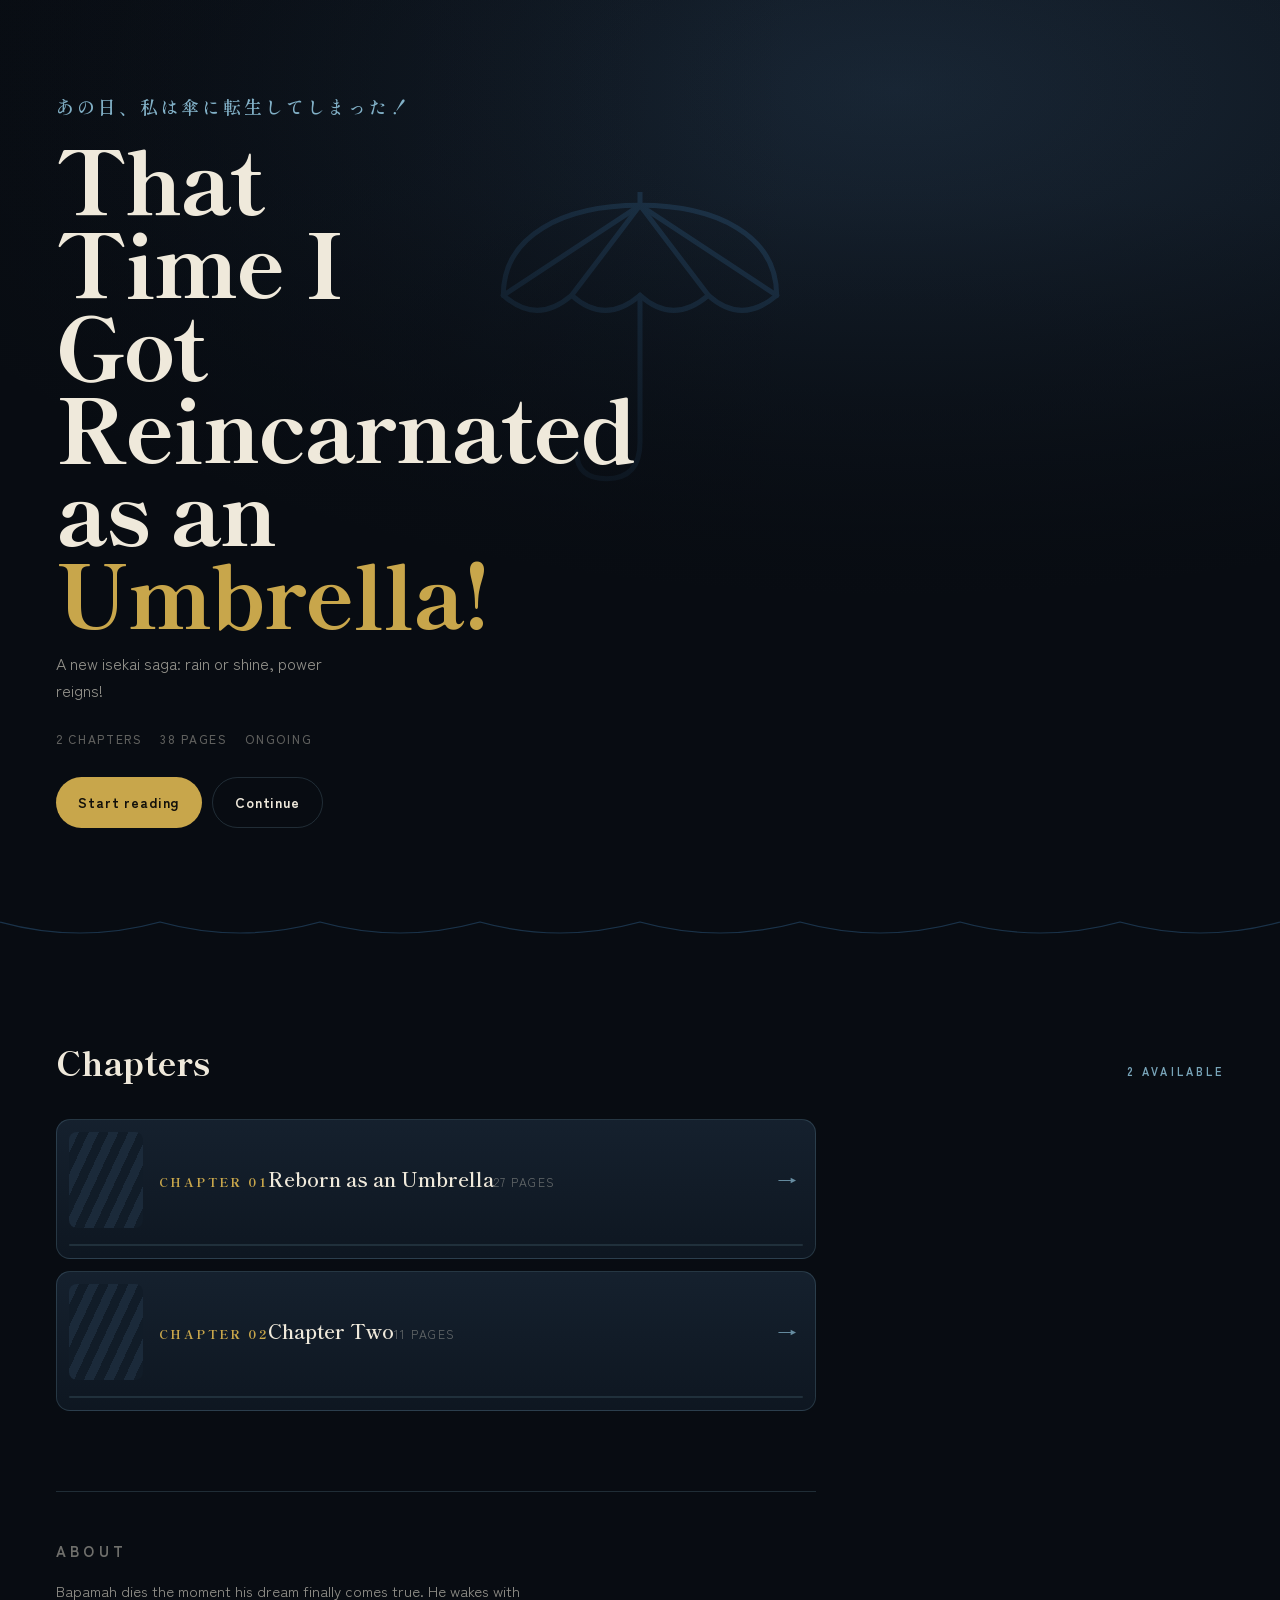
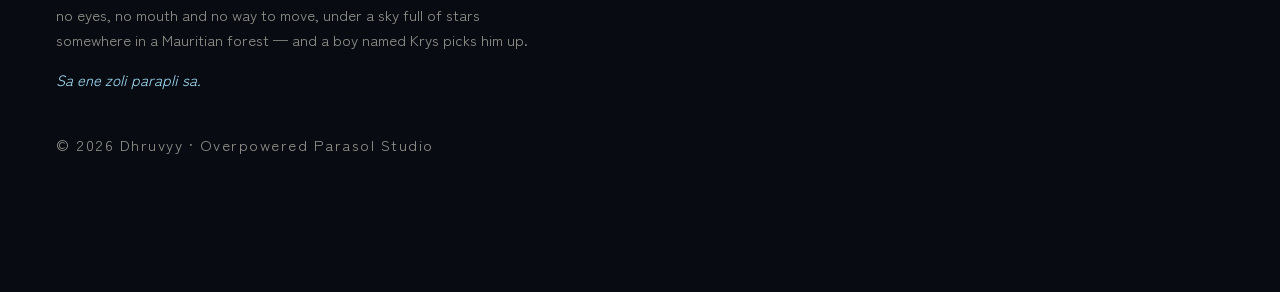
==== index.html @ a6136ac3 "Fix chapter progress bars updating during reading and improve page tracking" ====
<!DOCTYPE html>
<html lang="en">
<head>
<meta charset="utf-8">
<meta name="viewport" content="width=device-width, initial-scale=1, viewport-fit=cover">
<title>That Time I Got Reincarnated as an Umbrella!</title>
<meta name="description" content="An isekai manga. A man dies, wakes up as an umbrella in a Mauritian forest, and meets a boy named Krys.">
<meta name="theme-color" content="#080C12">
<meta property="og:title" content="That Time I Got Reincarnated as an Umbrella!">
<meta property="og:description" content="Rain or shine, power reigns. Read chapter 1.">
<meta property="og:image" content="pages/cover.jpg">
<link rel="preconnect" href="https://fonts.googleapis.com">
<link rel="preconnect" href="https://fonts.gstatic.com" crossorigin>
<link href="https://fonts.googleapis.com/css2?family=Shippori+Mincho+B1:wght@600;800&family=Zen+Kaku+Gothic+New:wght@400;500;700&display=swap" rel="stylesheet">
<style>
/* ============================================================
   1. TOKENS  — palette pulled from the cover: storm water,
   parasol blue, rain glint, gold title foil, aged poster paper
   ============================================================ */
:root{
  --ink:#080C12;
  --storm:#111C28;
  --slate:#1B2A3A;
  --parasol:#3E7CB1;
  --glint:#9FD8F2;
  --gild:#C8A64B;
  --paper:#EFE9DB;
  --paper-60:rgba(239,233,219,.60);
  --paper-38:rgba(239,233,219,.38);
  --hair:rgba(159,216,242,.16);

  --display:"Shippori Mincho B1",Georgia,serif;
  --body:"Zen Kaku Gothic New",system-ui,-apple-system,sans-serif;

  --gut:clamp(18px,5vw,56px);
  --bar:56px;
}
*,*::before,*::after{box-sizing:border-box}
html,body{margin:0;padding:0}
html{-webkit-text-size-adjust:100%}
body{
  background:var(--ink);
  color:var(--paper);
  font-family:var(--body);
  font-size:16px;
  line-height:1.65;
  overflow-x:hidden;
  -webkit-font-smoothing:antialiased;
}
img{display:block;max-width:100%}
button{font:inherit;color:inherit;background:none;border:0;cursor:pointer}
a{color:inherit}
:focus-visible{outline:2px solid var(--glint);outline-offset:3px;border-radius:2px}
::selection{background:var(--parasol);color:#fff}

.eyebrow{
  font-size:11px;font-weight:700;letter-spacing:.28em;text-transform:uppercase;
  color:var(--glint);opacity:.75;
}

/* ============================================================
   2. RAIN — the signature. It falls on the cover page.
   Open a chapter and it stops: you're under the umbrella.
   ============================================================ */
#rain{
  position:fixed;inset:0;z-index:1;pointer-events:none;
  transition:opacity .9s ease;
}
body.sheltered #rain{opacity:0}

/* ============================================================
   3. HOME
   ============================================================ */
#home{position:relative;z-index:2}
body.reading #home{display:none}

.hero{
  position:relative;
  min-height:100svh;
  display:flex;flex-direction:column;justify-content:flex-end;
  padding:var(--gut);
  padding-bottom:clamp(28px,7vw,72px);
  overflow:hidden;
}
.hero__art{
  position:absolute;inset:0;z-index:0;
  background:radial-gradient(120% 80% at 70% 10%,var(--slate),var(--ink) 70%);
}
.hero__art img{
  width:100%;height:100%;object-fit:cover;object-position:50% 22%;
  opacity:0;transition:opacity 1.2s ease;
  filter:saturate(.9) contrast(1.05);
}
.hero__art img.ready{opacity:.62}
.hero__art::after{
  content:"";position:absolute;inset:0;
  background:
    linear-gradient(to top,var(--ink) 4%,rgba(8,12,18,.85) 34%,rgba(8,12,18,.15) 78%),
    linear-gradient(to right,rgba(8,12,18,.75),transparent 62%);
}
/* fallback mark, visible until the cover loads */
.mark{
  position:absolute;left:50%;top:38%;transform:translate(-50%,-50%);
  width:min(46vw,300px);color:var(--parasol);opacity:.3;
}
.mark path,.mark line{fill:none;stroke:currentColor;stroke-width:3;stroke-linecap:round}

.hero__body{position:relative;z-index:2;max-width:56ch}
.hero__jp{
  font-family:var(--display);font-weight:600;
  font-size:clamp(13px,3.4vw,18px);letter-spacing:.16em;
  color:var(--glint);opacity:.8;margin:0 0 .9rem;
}
.hero__title{
  font-family:var(--display);font-weight:800;
  font-size:clamp(38px,11.5vw,88px);
  line-height:.94;letter-spacing:-.015em;
  margin:0 0 .1em;
  text-wrap:balance;
}
.hero__title .em{
  color:var(--gild);
  display:block;
}
.hero__tag{
  font-size:clamp(13px,3.6vw,16px);
  color:var(--paper-60);margin:1.1rem 0 0;max-width:34ch;
}
.hero__meta{
  display:flex;flex-wrap:wrap;gap:.5rem 1.1rem;align-items:center;
  margin-top:1.6rem;font-size:12px;letter-spacing:.14em;text-transform:uppercase;
  color:var(--paper-38);font-weight:500;
}
.hero__cta{display:flex;flex-wrap:wrap;gap:10px;margin-top:1.8rem}

.btn{
  display:inline-flex;align-items:center;gap:.6em;
  padding:.92em 1.6em;border-radius:999px;
  font-weight:700;font-size:14px;letter-spacing:.06em;
  transition:transform .18s ease,background .18s ease,border-color .18s ease;
}
.btn--go{background:var(--gild);color:#12100A}
.btn--go:hover{transform:translateY(-2px);background:#DCBB63}
.btn--ghost{border:1px solid var(--hair);color:var(--paper)}
.btn--ghost:hover{border-color:var(--glint);transform:translateY(-2px)}

/* canopy divider — 8 ribs, same count as the umbrella he woke up as */
.canopy{display:block;width:100%;height:44px;color:var(--parasol);opacity:.35}
.canopy path{fill:none;stroke:currentColor;stroke-width:1.2}

/* chapters */
.chapters{padding:clamp(40px,9vw,90px) var(--gut) clamp(60px,12vw,120px);position:relative;z-index:2}
.chapters__head{display:flex;align-items:baseline;justify-content:space-between;gap:1rem;margin-bottom:1.8rem}
.chapters__head h2{font-family:var(--display);font-weight:800;font-size:clamp(22px,6vw,34px);margin:0}
.chapters__list{display:grid;gap:12px;max-width:760px}

.ch{
  display:grid;grid-template-columns:74px 1fr auto;gap:16px;align-items:center;
  width:100%;text-align:left;
  padding:12px;border-radius:14px;
  background:linear-gradient(180deg,rgba(27,42,58,.7),rgba(17,28,40,.7));
  border:1px solid var(--hair);
  transition:border-color .2s ease,transform .2s ease;
}
.ch:hover{border-color:var(--parasol);transform:translateX(4px)}
.ch__thumb{
  width:74px;height:96px;border-radius:8px;overflow:hidden;flex:none;
  background:repeating-linear-gradient(115deg,var(--slate) 0 9px,var(--storm) 9px 18px);
  position:relative;
}
.ch__thumb img{width:100%;height:100%;object-fit:cover;opacity:0;transition:opacity .6s ease}
.ch__thumb img.ready{opacity:1}
.ch__n{font-family:var(--display);font-weight:800;font-size:12px;letter-spacing:.2em;color:var(--gild)}
.ch__t{font-family:var(--display);font-weight:600;font-size:clamp(16px,4.4vw,20px);margin:.15rem 0 .3rem;line-height:1.25}
.ch__c{font-size:12px;letter-spacing:.12em;text-transform:uppercase;color:var(--paper-38)}
.ch__arrow{color:var(--glint);opacity:.6;font-size:20px;padding-right:6px}
.ch__bar{grid-column:1/-1;height:2px;border-radius:2px;background:rgba(159,216,242,.12);overflow:hidden}
.ch__bar i{display:block;height:100%;background:var(--gild);width:0;transition:width .5s ease}
.ch__resume{grid-column:2/4;justify-self:start;padding:6px 13px;border:1px solid var(--gild);border-radius:99px;color:var(--gild);font-size:12px;font-weight:700;cursor:pointer}
.ch__resume:hover{background:rgba(200,166,75,.13)}
.reader-nav{display:flex;align-items:center;gap:6px;min-width:0}
.reader-nav select{max-width:min(36vw,200px);min-width:0;background:var(--storm);color:var(--paper);border:1px solid var(--hair);border-radius:9px;padding:9px 5px;font:inherit;font-size:12px}
.reader-nav button{padding:7px 10px;border:1px solid var(--hair);border-radius:9px;font-size:13px}
.reader-nav button:disabled{opacity:.3;cursor:not-allowed}
@media(max-width:520px){.topbar__t{display:none}.reader-nav select{max-width:31vw}.reader-nav button{padding:7px}}

.about{max-width:760px;margin-top:clamp(48px,10vw,80px);border-top:1px solid var(--hair);padding-top:2rem}
.about p{color:var(--paper-60);font-size:15px;max-width:60ch}
.about .creole{color:var(--glint);font-style:italic}
.foot{font-size:12px;color:var(--paper-38);letter-spacing:.1em;margin-top:2.5rem}

/* ============================================================
   4. READER
   ============================================================ */
#reader{
  position:fixed;inset:0;z-index:50;
  background:var(--ink);
  overflow-y:auto;overflow-x:hidden;
  -webkit-overflow-scrolling:touch;
  overscroll-behavior-y:contain;
  display:none;
}
body.reading #reader{display:block}

.topbar{
  position:fixed;top:0;left:0;right:0;height:var(--bar);z-index:60;
  display:flex;align-items:center;gap:8px;
  padding:0 12px;padding-top:env(safe-area-inset-top);
  background:linear-gradient(to bottom,rgba(8,12,18,.96),rgba(8,12,18,.72) 70%,transparent);
  transition:transform .28s ease,opacity .28s ease;
}
.topbar.hide{transform:translateY(-110%);opacity:0}
.topbar__t{
  font-family:var(--display);font-weight:600;font-size:14px;
  white-space:nowrap;overflow:hidden;text-overflow:ellipsis;flex:1;
}
.icobtn{
  width:40px;height:40px;border-radius:10px;flex:none;
  display:grid;place-items:center;
  border:1px solid var(--hair);
  transition:border-color .2s ease,background .2s ease;
}
.icobtn:hover{border-color:var(--glint);background:rgba(159,216,242,.08)}
.icobtn svg{width:19px;height:19px;fill:none;stroke:var(--paper);stroke-width:1.7;stroke-linecap:round;stroke-linejoin:round}
.icobtn small{font-size:10px;font-weight:700;letter-spacing:.06em}

.strip{
  position:fixed;top:0;left:0;right:0;height:2px;z-index:61;
  background:rgba(159,216,242,.12);
}
.strip i{display:block;height:100%;width:0;background:var(--gild);transition:width .15s linear}

.pages{padding:calc(var(--bar) + 8px) 0 0}
.page{
  position:relative;
  margin:0 auto 10px;
  max-width:900px;
  background:var(--storm);
}
.page img{width:100%;height:auto;opacity:0;transition:opacity .45s ease}
.page img.ready{opacity:1}
.page__n{
  position:absolute;top:8px;left:8px;z-index:2;
  font-size:10px;letter-spacing:.18em;font-weight:700;
  padding:3px 8px;border-radius:99px;
  background:rgba(8,12,18,.6);color:var(--paper-38);
  opacity:0;transition:opacity .3s ease;
}
.page:hover .page__n{opacity:1}
.page__hold{
  aspect-ratio:3/4;display:grid;place-content:center;gap:8px;text-align:center;
  padding:24px;border:1px dashed var(--hair);color:var(--paper-38);font-size:13px;
}
.page__hold code{color:var(--glint);font-size:12px;word-break:break-all}

/* fit-to-screen mode */
#reader[data-fit="page"] .pages{padding-top:0;scroll-snap-type:y mandatory}
#reader[data-fit="page"] .page{
  height:100svh;display:grid;place-items:center;
  scroll-snap-align:center;margin-bottom:0;background:var(--ink);
}
#reader[data-fit="page"] .page img{width:auto;max-width:100%;max-height:100svh}

.endcard{
  max-width:560px;margin:0 auto;padding:clamp(40px,10vw,80px) var(--gut) 90px;text-align:center;
}
.endcard h3{font-family:var(--display);font-weight:800;font-size:clamp(22px,6vw,30px);margin:.6rem 0 .3rem}
.endcard p{color:var(--paper-60);font-size:14px;margin:0 0 1.8rem}
.endcard .btn{margin:0 5px}

.botbar{
  position:fixed;left:50%;transform:translateX(-50%);
  bottom:calc(14px + env(safe-area-inset-bottom));z-index:60;
  padding:8px 16px;border-radius:999px;
  background:rgba(8,12,18,.82);backdrop-filter:blur(10px);
  border:1px solid var(--hair);
  font-size:12px;letter-spacing:.16em;font-weight:700;color:var(--paper-60);
  transition:opacity .28s ease;
}
.botbar b{color:var(--gild);font-weight:700}
.botbar.hide{opacity:0}

@media (prefers-reduced-motion:reduce){
  *{animation:none!important;transition:none!important;scroll-behavior:auto!important}
  #rain{display:none}
}
@media (max-width:520px){
  .ch{grid-template-columns:60px 1fr auto;gap:12px}
  .ch__thumb{width:60px;height:80px}
}
</style>
<link rel="stylesheet" href="feedback.css">
</head>
<body>

<canvas id="rain" aria-hidden="true"></canvas>

<!-- ========================= HOME ========================= -->
<main id="home">
  <header class="hero">
    <div class="hero__art">
      <svg class="mark" viewBox="0 0 180 180" aria-hidden="true">
        <path d="M8 62 C8 26 44 8 90 8 C136 8 172 26 172 62"/>
        <path d="M8 62 Q28 80 49 62 Q69 80 90 62 Q110 80 131 62 Q151 80 172 62"/>
        <line x1="90" y1="8" x2="8" y2="62"/><line x1="90" y1="8" x2="49" y2="62"/>
        <line x1="90" y1="8" x2="131" y2="62"/><line x1="90" y1="8" x2="172" y2="62"/>
        <line x1="90" y1="0" x2="90" y2="8"/>
        <path d="M90 62 V150 Q90 172 70 172 Q52 172 52 156"/>
      </svg>
      <img id="coverArt" alt="">
    </div>

    <div class="hero__body">
      <p class="hero__jp" id="jpTitle"></p>
      <h1 class="hero__title" id="mainTitle"></h1>
      <p class="hero__tag" id="tagline"></p>
      <div class="hero__meta" id="heroMeta"></div>
      <div class="hero__cta">
        <button class="btn btn--go" id="startBtn">Start reading</button>
        <button class="btn btn--ghost" id="contBtn" hidden>Continue</button>
      </div>
    </div>
  </header>

  <svg class="canopy" viewBox="0 0 800 44" preserveAspectRatio="none" aria-hidden="true">
    <path d="M0 22 Q50 44 100 22 Q150 44 200 22 Q250 44 300 22 Q350 44 400 22 Q450 44 500 22 Q550 44 600 22 Q650 44 700 22 Q750 44 800 22"/>
  </svg>

  <section class="chapters">
    <div class="chapters__head">
      <h2>Chapters</h2>
      <span class="eyebrow" id="chCount"></span>
    </div>
    <div class="chapters__list" id="chList"></div>

    <div class="about">
      <p class="eyebrow">About</p>
      <p id="synopsis"></p>
      <p class="creole">Sa ene zoli parapli sa.</p>
      <p class="foot" id="credit"></p>
    </div>
  </section>
</main>

<!-- ======================== READER ======================== -->
<div id="reader" data-fit="width" role="region" aria-label="Manga reader">
  <div class="strip"><i id="stripFill"></i></div>
  <div class="topbar" id="topbar">
    <button class="icobtn" id="backBtn" aria-label="Back to chapters">
      <svg viewBox="0 0 24 24"><path d="M15 18l-6-6 6-6"/></svg>
    </button>
    <span class="topbar__t" id="readTitle"></span>
    <nav class="reader-nav" aria-label="Chapter navigation">
      <button id="prevChapter" aria-label="Previous chapter" title="Previous chapter">‹</button>
      <select id="chapterSelect" aria-label="Choose chapter"></select>
      <button id="nextChapter" aria-label="Next chapter" title="Next chapter">›</button>
    </nav>
    <button class="icobtn" id="fitBtn" aria-label="Switch to fit-page view"><small id="fitLabel">FIT</small></button>
  </div>
  <div class="pages" id="pages"></div>
</div>
<div class="botbar hide" id="botbar" aria-live="polite"></div>

<noscript style="display:block;padding:2rem">This reader needs JavaScript switched on.</noscript>

<script>
/* ══════════════════════════════════════════════════════════════
   ▓▓  ADD YOUR PAGES HERE  ▓▓   — this block is the only part
   you ever need to touch.

   Folder layout expected next to this index.html file:

     index.html
     Pages/
       cover.jpg
       Ch01/  01.jpg  02.jpg ... 27.jpg
       Ch02/  01.jpg  02.jpg ... 11.jpg

   TO ADD A PAGE   → drop 28.jpg into Pages/Ch01/ and change
                     count: 27  →  count: 28
   TO ADD A CHAPTER→ make Pages/Ch03/, then copy a chapter block
                     below and change folder / title / count.

   A chapter can have  cover: "Pages/Ch02/cover.jpg"  — it becomes the
   chapter's thumbnail and the opening page (not counted in page numbers).

   Filenames must be zero-padded to 2 digits (01, 02 ... 10, 11).
   If yours aren't, use  files:["Pages/Ch01/whatever.jpg", ...]
   instead of folder/count.
   ══════════════════════════════════════════════════════════════ */
const MANGA = {
  title:    "That Time I Got Reincarnated as an Umbrella!",
  titleEm:  "Umbrella!",                 // part of the title printed in gold
  titleJp:  "あの日、私は傘に転生してしまった！",
  tagline:  "A new isekai saga: rain or shine, power reigns!",
  author:   "Dhruvyy",
  studio:   "Overpowered Parasol Studio",
  cover:    "Pages/cover.jpg",
  synopsis: "Bapamah dies the moment his dream finally comes true. He wakes with no eyes, no mouth and no way to move, under a sky full of stars somewhere in a Mauritian forest — and a boy named Krys picks him up.",

  chapters: [
    {
      title:  "Reborn as an Umbrella",
      folder: "Pages/Ch01/",
      count:  27,
      ext:    "jpg"
    },
    {
      title:  "Chapter Two",          // <- change to your real chapter title
      cover:  "Pages/Ch02/cover.jpg", // optional: thumbnail + opening page of the chapter
      folder: "Pages/Ch02/",
      count:  11,
      ext:    "jpg"
    }
    /* ,{
      title:  "Chapter three title",
      folder: "Pages/Ch03/",
      count:  0,
      ext:    "jpg"
    } */
  ]
};
/* ══════════════════ end of the part you edit ══════════════════ */


/* ---------- storage that never throws ---------- */
const store = (()=>{
  let ok = true; try{ localStorage.setItem('_t','1'); localStorage.removeItem('_t'); }catch(e){ ok=false; }
  const mem = {};
  return {
    get:k=>{ try{ return ok ? localStorage.getItem(k) : mem[k]; }catch(e){ return mem[k]; } },
    set:(k,v)=>{ try{ ok ? localStorage.setItem(k,v) : (mem[k]=v); }catch(e){ mem[k]=v; } }
  };
})();

/* ---------- helpers ---------- */
const $ = s => document.querySelector(s);
const pad = n => String(n).padStart(2,'0');
const pageCount = ch => ch.files ? ch.files.length : (ch.count||0);
const pageSrc = (ch,i) => ch.files ? ch.files[i] : ch.folder + pad(i+1) + '.' + (ch.ext||'jpg');
const totalPages = MANGA.chapters.reduce((a,c)=>a+pageCount(c),0);

/* ---------- fill the home page ---------- */
$('#jpTitle').textContent = MANGA.titleJp;
document.title = MANGA.title;
(function(){
  const t = MANGA.title, em = MANGA.titleEm;
  const i = em ? t.lastIndexOf(em) : -1;
  $('#mainTitle').innerHTML = i > -1
    ? t.slice(0,i) + '<span class="em">' + t.slice(i) + '</span>'
    : t;
})();
$('#tagline').textContent = MANGA.tagline;
$('#synopsis').textContent = MANGA.synopsis;
$('#credit').textContent = '© ' + new Date().getFullYear() + ' ' + MANGA.author + ' · ' + MANGA.studio;
$('#heroMeta').innerHTML =
  '<span>' + MANGA.chapters.length + ' chapter' + (MANGA.chapters.length>1?'s':'') + '</span>' +
  '<span>' + totalPages + ' pages</span>' +
  '<span>Ongoing</span>';
$('#chCount').textContent = MANGA.chapters.length + ' available';

const cover = $('#coverArt');
cover.onload = ()=>cover.classList.add('ready');
cover.src = MANGA.cover;

/* ---------- chapter list ---------- */
const chList = $('#chList');
MANGA.chapters.forEach((ch,ci)=>{
  const n = pageCount(ch);
  const b = document.createElement('button');
  b.className = 'ch';
  b.innerHTML =
    '<span class="ch__thumb"><img alt="" loading="lazy"></span>' +
    '<span><span class="ch__n">CHAPTER ' + pad(ci+1) + '</span>' +
      '<span class="ch__t">' + ch.title + '</span>' +
      '<span class="ch__c">' + (n ? n + ' pages' : 'coming soon') + '</span></span>' +
    '<span class="ch__arrow" aria-hidden="true">→</span>' +
    '<span class="ch__bar"><i></i></span>';
  const img = b.querySelector('img');
  if(n){ img.onload = ()=>img.classList.add('ready'); img.src = ch.cover || pageSrc(ch,0); }
  const seen = +(store.get('read:'+ci) || 0);
  const savedPosition=+(store.get('position:'+ci)||0);
  if(n) b.querySelector('.ch__bar i').style.width = Math.min(100, seen/n*100) + '%';
  b.onclick = ()=> n ? openChapter(ci) : null;
  b.disabled = !n;
  if(n && (savedPosition > 1 || seen > 1)){
    const resume=document.createElement('span');
    resume.className='ch__resume';
    resume.textContent='Resume · page '+Math.min(savedPosition||seen,n);
    resume.setAttribute('role','button');
    resume.setAttribute('tabindex','0');
    resume.onclick=e=>{e.stopPropagation();openChapter(ci,Math.min(savedPosition||seen,n));};
    resume.onkeydown=e=>{if(e.key==='Enter'||e.key===' '){e.preventDefault();e.stopPropagation();openChapter(ci,Math.min(seen,n));}};
    b.appendChild(resume);
  }
  chList.appendChild(b);
});

/* ---------- reader ---------- */
const reader = $('#reader'), pagesEl = $('#pages'), botbar = $('#botbar');
const topbar = $('#topbar'), stripFill = $('#stripFill');
let current = -1, curPage = 1, io = null;
const chapterSelect=$('#chapterSelect');
MANGA.chapters.forEach((ch,i)=>{
  const option=document.createElement('option');
  option.value=String(i);
  option.textContent='Ch. '+pad(i+1)+' · '+ch.title;
  option.disabled=!pageCount(ch);
  chapterSelect.appendChild(option);
});
chapterSelect.onchange=()=>openChapter(Number(chapterSelect.value));
$('#prevChapter').onclick=()=>{if(current>0&&pageCount(MANGA.chapters[current-1]))openChapter(current-1)};
$('#nextChapter').onclick=()=>{if(current+1<MANGA.chapters.length&&pageCount(MANGA.chapters[current+1]))openChapter(current+1)};
function updateChapterNav(){
  chapterSelect.value=String(current);
  $('#prevChapter').disabled=current<=0||!pageCount(MANGA.chapters[current-1]);
  $('#nextChapter').disabled=current>=MANGA.chapters.length-1||!pageCount(MANGA.chapters[current+1]);
}

function openChapter(ci, startAt){
  const ch = MANGA.chapters[ci];
  current = ci;
  updateChapterNav();
  $('#readTitle').textContent = 'Ch. ' + pad(ci+1) + ' · ' + ch.title;
  pagesEl.innerHTML = '';
  const n = pageCount(ch);

  if(ch.cover){
    const cv = document.createElement('div');
    cv.className = 'page';           // no data-n: not counted in page numbers
    const ci2 = new Image();
    ci2.alt = 'Chapter ' + (ci+1) + ' cover';
    ci2.decoding = 'async';
    ci2.onload = ()=>ci2.classList.add('ready');
    ci2.onerror = ()=>cv.remove();
    ci2.src = ch.cover;
    cv.appendChild(ci2);
    pagesEl.appendChild(cv);
  }

  for(let i=0;i<n;i++){
    const d = document.createElement('div');
    d.className = 'page';
    d.dataset.n = i+1;
    d.innerHTML = '<span class="page__n">' + pad(i+1) + '</span>';
    const img = new Image();
    img.alt = 'Page ' + (i+1);
    img.loading = i < 2 ? 'eager' : 'lazy';
    img.decoding = 'async';
    img.onload = ()=>img.classList.add('ready');
    img.onerror = ()=>{
      const hold = document.createElement('div');
      hold.className = 'page__hold';
      hold.innerHTML = 'Page ' + (i+1) + ' isn\'t there yet.<br>Add this file:<code>' + pageSrc(ch,i) + '</code>';
      img.replaceWith(hold);
    };
    img.src = pageSrc(ch,i);
    d.appendChild(img);
    pagesEl.appendChild(d);
  }

  const end = document.createElement('div');
  end.className = 'endcard';
  const next = MANGA.chapters[ci+1];
  end.innerHTML =
    '<p class="eyebrow">End of chapter ' + pad(ci+1) + '</p>' +
    '<h3>' + (next && pageCount(next) ? next.title : 'To be continued') + '</h3>' +
    '<p>' + (next && pageCount(next) ? 'Chapter ' + pad(ci+2) + ' is ready.' : 'New pages land here as they\'re drawn.') + '</p>' +
    (next && pageCount(next) ? '<button class="btn btn--go" id="nextCh">Next chapter</button>' : '') +
    '<button class="btn btn--ghost" id="homeBtn2">Back to chapters</button>';
  pagesEl.appendChild(end);
  if(window.chapterFeedback) window.chapterFeedback.mount(end, ci + 1);
  const nb = end.querySelector('#nextCh'); if(nb) nb.onclick = ()=>openChapter(ci+1);
  end.querySelector('#homeBtn2').onclick = closeReader;

  document.body.classList.add('reading','sheltered');
  botbar.classList.remove('hide');
  reader.scrollTop = 0;
  observe();

  if(startAt && startAt > 1){
    const t = pagesEl.querySelector('.page[data-n="'+startAt+'"]');
    if(t) requestAnimationFrame(()=>reader.scrollTop = t.offsetTop - 60);
  }
  history.replaceState(null,'','#ch' + (ci+1));
  setCounter(startAt||1, n);
}

function closeReader(){
  document.body.classList.remove('reading','sheltered');
  botbar.classList.add('hide');
  if(io) io.disconnect();
  history.replaceState(null,'',location.pathname);
  refreshBars();
}

function setCounter(p,n){
  curPage = p;
  botbar.innerHTML = '<b>' + pad(p) + '</b> / ' + pad(n);
  stripFill.style.width = (p/n*100) + '%';
  store.set('last', current + ':' + p);
  store.set('position:'+current, p);
  const seen = +(store.get('read:'+current) || 0);
  if(p > seen) store.set('read:'+current, p);
  const card=chList.children[current];
  if(card){
    const bar=card.querySelector('.ch__bar i');
    if(bar) bar.style.width=Math.min(100,Math.max(p,seen)/n*100)+'%';
  }
}

function observe(){
  if(io) io.disconnect();
  const n = pageCount(MANGA.chapters[current]);
  io = new IntersectionObserver(es=>{
    const visible=es.filter(e=>e.isIntersecting).sort((a,b)=>b.intersectionRatio-a.intersectionRatio);
    if(visible.length) setCounter(+visible[0].target.dataset.n,n);
  },{root:reader,threshold:[0,.1,.25,.5,.75]});
  pagesEl.querySelectorAll('.page[data-n]').forEach(p=>io.observe(p));
}

function refreshBars(){
  chList.querySelectorAll('.ch').forEach((b,ci)=>{
    const n = pageCount(MANGA.chapters[ci]); if(!n) return;
    const seen = +(store.get('read:'+ci) || 0);
    b.querySelector('.ch__bar i').style.width = Math.min(100, seen/n*100) + '%';
    let resume=b.querySelector('.ch__resume');
    const position=+(store.get('position:'+ci)||0);
    if(position>1){
      if(!resume){
        resume=document.createElement('span');
        resume.className='ch__resume';
        resume.setAttribute('role','button');
        resume.setAttribute('tabindex','0');
        resume.onclick=e=>{e.stopPropagation();openChapter(ci,Math.min(+(store.get('position:'+ci)||1),n))};
        resume.onkeydown=e=>{if(e.key==='Enter'||e.key===' '){e.preventDefault();e.stopPropagation();resume.click()}};
        b.appendChild(resume);
      }
      resume.textContent='Resume · page '+Math.min(position,n);
    }
  });
  showContinue();
}

/* auto-hide the top bar while scrolling down */
let lastY = 0;
reader.addEventListener('scroll',()=>{
  const y = reader.scrollTop;
  if(y > 90 && y > lastY){ topbar.classList.add('hide'); botbar.classList.add('hide'); }
  else { topbar.classList.remove('hide'); botbar.classList.remove('hide'); }
  lastY = y;
},{passive:true});

/* controls */
$('#backBtn').onclick = closeReader;
$('#fitBtn').onclick = ()=>{
  const page = reader.dataset.fit === 'page';
  reader.dataset.fit = page ? 'width' : 'page';
  $('#fitLabel').textContent = page ? 'FIT' : 'WIDE';
  $('#fitBtn').setAttribute('aria-label', page ? 'Switch to fit-page view' : 'Switch to full-width view');
  store.set('fit', reader.dataset.fit);
  const t = pagesEl.querySelector('.page[data-n="'+curPage+'"]');
  if(t) requestAnimationFrame(()=>t.scrollIntoView({block:'center'}));
};
if(store.get('fit') === 'page'){ reader.dataset.fit = 'page'; $('#fitLabel').textContent = 'WIDE'; }

$('#startBtn').onclick = ()=>openChapter(0);
function showContinue(){
  const last = (store.get('last')||'').split(':');
  const ci = +last[0], p = +last[1];
  const btn = $('#contBtn');
  if(MANGA.chapters[ci] && p > 1){
    btn.hidden = false;
    btn.textContent = 'Continue — ch. ' + pad(ci+1) + ', p. ' + pad(p);
    btn.onclick = ()=>openChapter(ci,p);
  } else btn.hidden = true;
}
showContinue();

document.addEventListener('keydown',e=>{
  if(!document.body.classList.contains('reading')) return;
  if(e.key === 'Escape') return closeReader();
  const dir = (e.key==='ArrowRight'||e.key==='ArrowDown'||e.key===' ') ? 1
            : (e.key==='ArrowLeft'||e.key==='ArrowUp') ? -1 : 0;
  if(!dir) return;
  e.preventDefault();
  const t = pagesEl.querySelector('.page[data-n="'+(curPage+dir)+'"]');
  if(t) t.scrollIntoView({behavior:'smooth',block:'start'});
});

/* deep link: index.html#ch1 */
(function(){
  const m = /^#ch(\d+)$/.exec(location.hash);
  if(m && MANGA.chapters[m[1]-1]) openChapter(+m[1]-1);
})();

/* ---------- rain ---------- */
(function(){
  if(matchMedia('(prefers-reduced-motion: reduce)').matches) return;
  const c = $('#rain'), x = c.getContext('2d');
  let w,h,drops=[],raf;
  const resize = ()=>{
    const d = Math.min(devicePixelRatio||1, 2);
    w = c.width = innerWidth*d; h = c.height = innerHeight*d;
    c.style.width = innerWidth+'px'; c.style.height = innerHeight+'px';
    x.scale(d,d);
    const count = innerWidth < 640 ? 70 : 130;
    drops = Array.from({length:count},()=>({
      x:Math.random()*innerWidth, y:Math.random()*innerHeight,
      l:6+Math.random()*16, v:3+Math.random()*5, o:.1+Math.random()*.35
    }));
  };
  const tick = ()=>{
    x.clearRect(0,0,innerWidth,innerHeight);
    x.lineWidth = 1; x.lineCap='round';
    for(const d of drops){
      x.strokeStyle = 'rgba(159,216,242,'+d.o+')';
      x.beginPath(); x.moveTo(d.x,d.y); x.lineTo(d.x-1.4,d.y+d.l); x.stroke();
      d.y += d.v; d.x -= .4;
      if(d.y > innerHeight){ d.y = -d.l; d.x = Math.random()*innerWidth; }
    }
    raf = requestAnimationFrame(tick);
  };
  addEventListener('resize',resize,{passive:true});
  document.addEventListener('visibilitychange',()=>{
    cancelAnimationFrame(raf);
    if(!document.hidden && !document.body.classList.contains('reading')) tick();
  });
  resize(); tick();
})();
</script>
<script src="feedback.js" defer></script>
</body>
</html>
---- feedback.css ----
.feedback{margin:42px auto 0;padding:24px 18px;text-align:left;border:1px solid var(--hair);border-radius:18px;background:var(--storm)}
.feedback h3{font-family:var(--display);font-size:21px;margin:0 0 12px}
.feedback h3:not(:first-child){margin-top:28px}
.feedback-stars{display:flex;gap:5px}
.feedback-stars button{font-size:34px;color:var(--gild);padding:0 4px}
.feedback-average,.feedback-comments{color:var(--paper-60);font-size:14px}
.feedback-comment{padding:14px 0;border-bottom:1px solid var(--hair)}
.feedback-comment strong{color:var(--paper)}
.feedback-comment time{float:right;font-size:12px;color:var(--paper-38)}
.feedback-comment p{white-space:pre-wrap;overflow-wrap:anywhere;margin:8px 0}
.feedback-form{display:grid;gap:12px;margin-top:18px}
.feedback-form label{display:grid;gap:5px;font-size:13px;color:var(--paper-60)}
.feedback-form input,.feedback-form textarea{width:100%;padding:11px;background:var(--ink);color:var(--paper);border:1px solid var(--hair);border-radius:9px;font:inherit}
.feedback-form button{background:var(--gild);color:var(--ink);padding:11px;border-radius:9px;font-weight:700}
.feedback-form button:disabled{opacity:.6}
.feedback-status{min-height:1.3em;font-size:13px;color:var(--glint);margin:0}
.feedback-trap{position:absolute!important;left:-9999px!important;width:1px!important;height:1px!important;opacity:0!important}

.feedback-actions{display:flex;gap:14px;margin-top:9px}
.feedback-actions button{font:inherit;font-size:12px;color:var(--gild);text-decoration:underline}
.feedback-reply{margin:12px 0 0 16px;padding-left:12px;border-left:2px solid var(--gild);border-bottom:0}
.feedback-comment details{margin-top:10px}
.feedback-comment summary{cursor:pointer;color:var(--gild);font-size:13px}
.feedback-spoiler{display:flex!important;align-items:center;gap:8px!important}
.feedback-spoiler input{width:auto!important;accent-color:var(--gild)}
.feedback-reply-target{cursor:pointer;color:var(--gild)!important}
.feedback-reply-target[hidden]{display:none!important}
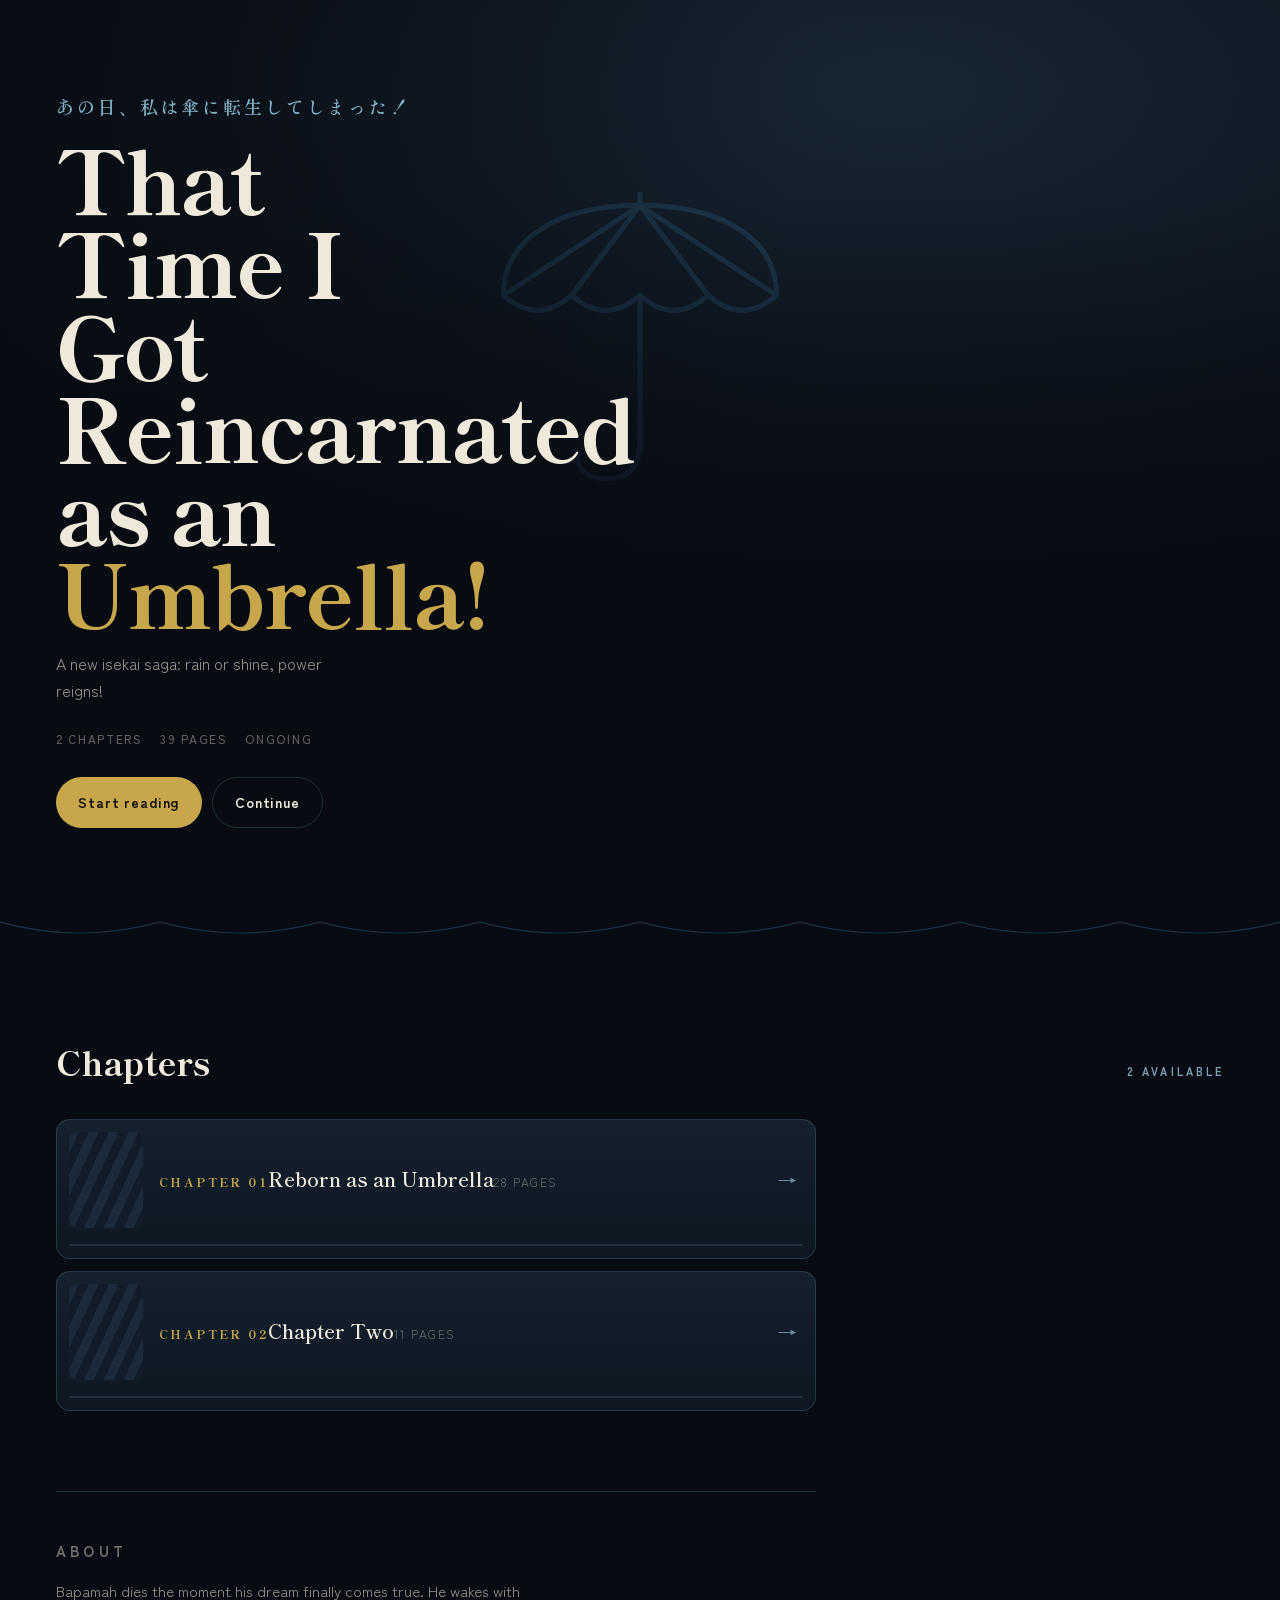
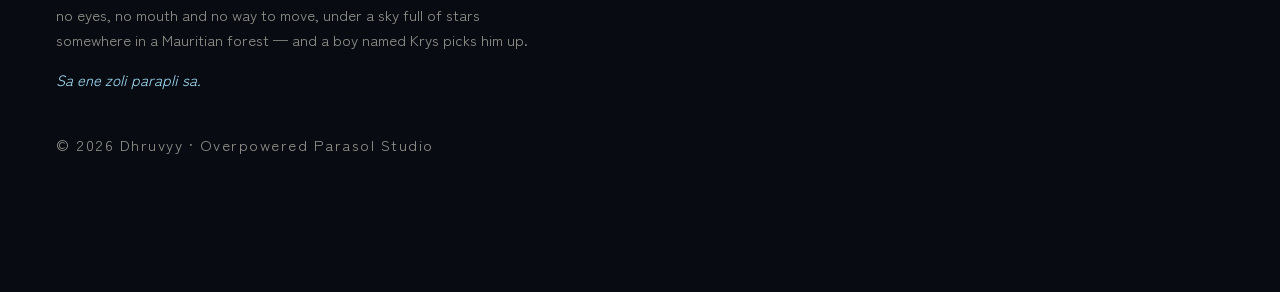
==== commit 244152e3: "Fix chapter progress bars updating during reading and improve page tracking" ====
--- a/index.html
+++ b/index.html
@@ -373,11 +373,11 @@
      index.html
      Pages/
        cover.jpg
-       Ch01/  01.jpg  02.jpg ... 27.jpg
+       Ch01/  01.jpg  02.jpg ... 28.jpg
        Ch02/  01.jpg  02.jpg ... 11.jpg
 
-   TO ADD A PAGE   → drop 28.jpg into Pages/Ch01/ and change
-                     count: 27  →  count: 28
+   TO ADD A PAGE   → drop 29.jpg into Pages/Ch01/ and change
+                     count: 28  →  count: 29
    TO ADD A CHAPTER→ make Pages/Ch03/, then copy a chapter block
                      below and change folder / title / count.
 
@@ -402,7 +402,7 @@
     {
       title:  "Reborn as an Umbrella",
       folder: "Pages/Ch01/",
-      count:  27,
+      count:  28,
       ext:    "jpg"
     },
     {
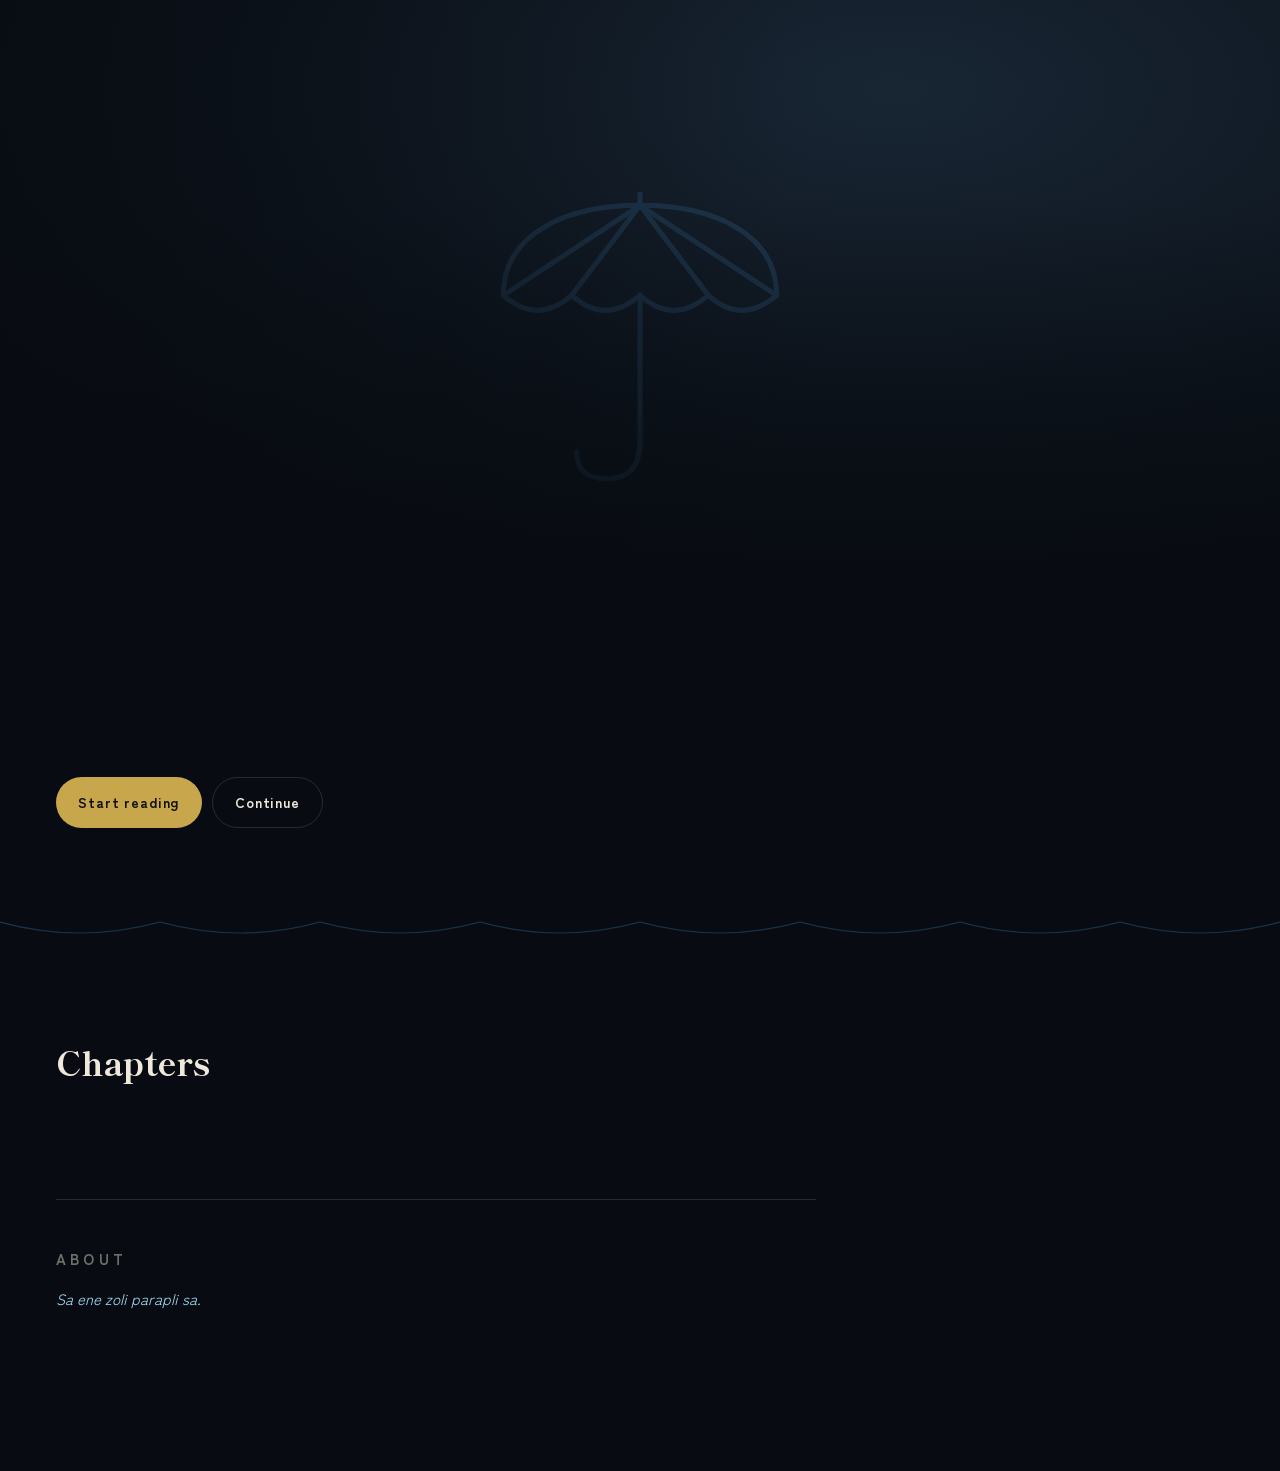
==== commit bc8691fe: "Fix false full progress from unloaded pages and chapter card layout" ====
--- a/index.html
+++ b/index.html
@@ -176,6 +176,10 @@
 .ch__arrow{color:var(--glint);opacity:.6;font-size:20px;padding-right:6px}
 .ch__bar{grid-column:1/-1;height:2px;border-radius:2px;background:rgba(159,216,242,.12);overflow:hidden}
 .ch__bar i{display:block;height:100%;background:var(--gild);width:0;transition:width .5s ease}
+.ch>span:nth-child(2){min-width:0;display:flex;flex-direction:column;align-items:flex-start}
+.ch__n,.ch__t,.ch__c{display:block}
+.ch__t{overflow-wrap:anywhere}
+.ch__bar{width:100%}
 .ch__resume{grid-column:2/4;justify-self:start;padding:6px 13px;border:1px solid var(--gild);border-radius:99px;color:var(--gild);font-size:12px;font-weight:700;cursor:pointer}
 .ch__resume:hover{background:rgba(200,166,75,.13)}
 .reader-nav{display:flex;align-items:center;gap:6px;min-width:0}
@@ -236,7 +240,10 @@
   margin:0 auto 10px;
   max-width:900px;
   background:var(--storm);
-}
+  min-height:120px;
+}
+.page[data-n]{aspect-ratio:3/4}
+.page[data-n]:has(img.ready){aspect-ratio:auto}
 .page img{width:100%;height:auto;opacity:0;transition:opacity .45s ease}
 .page img.ready{opacity:1}
 .page__n{
@@ -373,11 +380,11 @@
      index.html
      Pages/
        cover.jpg
-       Ch01/  01.jpg  02.jpg ... 28.jpg
+       Ch01/  01.jpg  02.jpg ... 27.jpg
        Ch02/  01.jpg  02.jpg ... 11.jpg
 
-   TO ADD A PAGE   → drop 29.jpg into Pages/Ch01/ and change
-                     count: 28  →  count: 29
+   TO ADD A PAGE   → drop 28.jpg into Pages/Ch01/ and change
+                     count: 27  →  count: 28
    TO ADD A CHAPTER→ make Pages/Ch03/, then copy a chapter block
                      below and change folder / title / count.
 
@@ -402,7 +409,7 @@
     {
       title:  "Reborn as an Umbrella",
       folder: "Pages/Ch01/",
-      count:  28,
+      count:  27,
       ext:    "jpg"
     },
     {
@@ -478,18 +485,24 @@
     '<span class="ch__bar"><i></i></span>';
   const img = b.querySelector('img');
   if(n){ img.onload = ()=>img.classList.add('ready'); img.src = ch.cover || pageSrc(ch,0); }
-  const seen = +(store.get('read:'+ci) || 0);
   const savedPosition=+(store.get('position:'+ci)||0);
+  // Repair stale 100% values produced by the previous unloaded-image observer.
+  const storedSeen=+(store.get('read:'+ci)||0);
+  if(storedSeen>=n && savedPosition<=1 && store.get('progress-repaired:'+ci)!=='1'){
+    store.set('read:'+ci,Math.max(0,savedPosition));
+    store.set('progress-repaired:'+ci,'1');
+  }
+  const seen=+(store.get('read:'+ci)||0);
   if(n) b.querySelector('.ch__bar i').style.width = Math.min(100, seen/n*100) + '%';
   b.onclick = ()=> n ? openChapter(ci) : null;
   b.disabled = !n;
-  if(n && (savedPosition > 1 || seen > 1)){
+  if(n && savedPosition > 1){
     const resume=document.createElement('span');
     resume.className='ch__resume';
-    resume.textContent='Resume · page '+Math.min(savedPosition||seen,n);
+    resume.textContent='Resume · page '+Math.min(savedPosition,n);
     resume.setAttribute('role','button');
     resume.setAttribute('tabindex','0');
-    resume.onclick=e=>{e.stopPropagation();openChapter(ci,Math.min(savedPosition||seen,n));};
+    resume.onclick=e=>{e.stopPropagation();openChapter(ci,Math.min(savedPosition,n));};
     resume.onkeydown=e=>{if(e.key==='Enter'||e.key===' '){e.preventDefault();e.stopPropagation();openChapter(ci,Math.min(seen,n));}};
     b.appendChild(resume);
   }
@@ -611,12 +624,30 @@
 
 function observe(){
   if(io) io.disconnect();
-  const n = pageCount(MANGA.chapters[current]);
-  io = new IntersectionObserver(es=>{
-    const visible=es.filter(e=>e.isIntersecting).sort((a,b)=>b.intersectionRatio-a.intersectionRatio);
-    if(visible.length) setCounter(+visible[0].target.dataset.n,n);
-  },{root:reader,threshold:[0,.1,.25,.5,.75]});
-  pagesEl.querySelectorAll('.page[data-n]').forEach(p=>io.observe(p));
+  // A page is considered read only when its actual position reaches the reader viewport.
+  // Image loading can briefly collapse page heights, so don't mark every visible placeholder read.
+  let frame=0;
+  const update=()=>{
+    frame=0;
+    if(current<0)return;
+    const n=pageCount(MANGA.chapters[current]);
+    const pageNodes=[...pagesEl.querySelectorAll('.page[data-n]')];
+    const center=reader.getBoundingClientRect().top+Math.min(reader.clientHeight*.38,320);
+    let chosen=null;
+    for(const node of pageNodes){
+      const rect=node.getBoundingClientRect();
+      if(rect.top<=center&&rect.bottom>=center){chosen=node;break;}
+    }
+    if(!chosen){
+      chosen=pageNodes.find(node=>node.getBoundingClientRect().bottom>center)||pageNodes[pageNodes.length-1];
+    }
+    if(chosen)setCounter(+chosen.dataset.n,n);
+  };
+  if(reader._progressListener)reader.removeEventListener('scroll',reader._progressListener);
+  reader._progressListener=()=>{if(!frame)frame=requestAnimationFrame(update)};
+  reader.addEventListener('scroll',reader._progressListener,{passive:true});
+  pagesEl.querySelectorAll('.page img').forEach(img=>img.addEventListener('load',()=>{if(!frame)frame=requestAnimationFrame(update)},{once:true}));
+  requestAnimationFrame(update);
 }
 
 function refreshBars(){
@@ -626,6 +657,7 @@
     b.querySelector('.ch__bar i').style.width = Math.min(100, seen/n*100) + '%';
     let resume=b.querySelector('.ch__resume');
     const position=+(store.get('position:'+ci)||0);
+    if(position<=1){if(resume)resume.remove();continue;}
     if(position>1){
       if(!resume){
         resume=document.createElement('span');
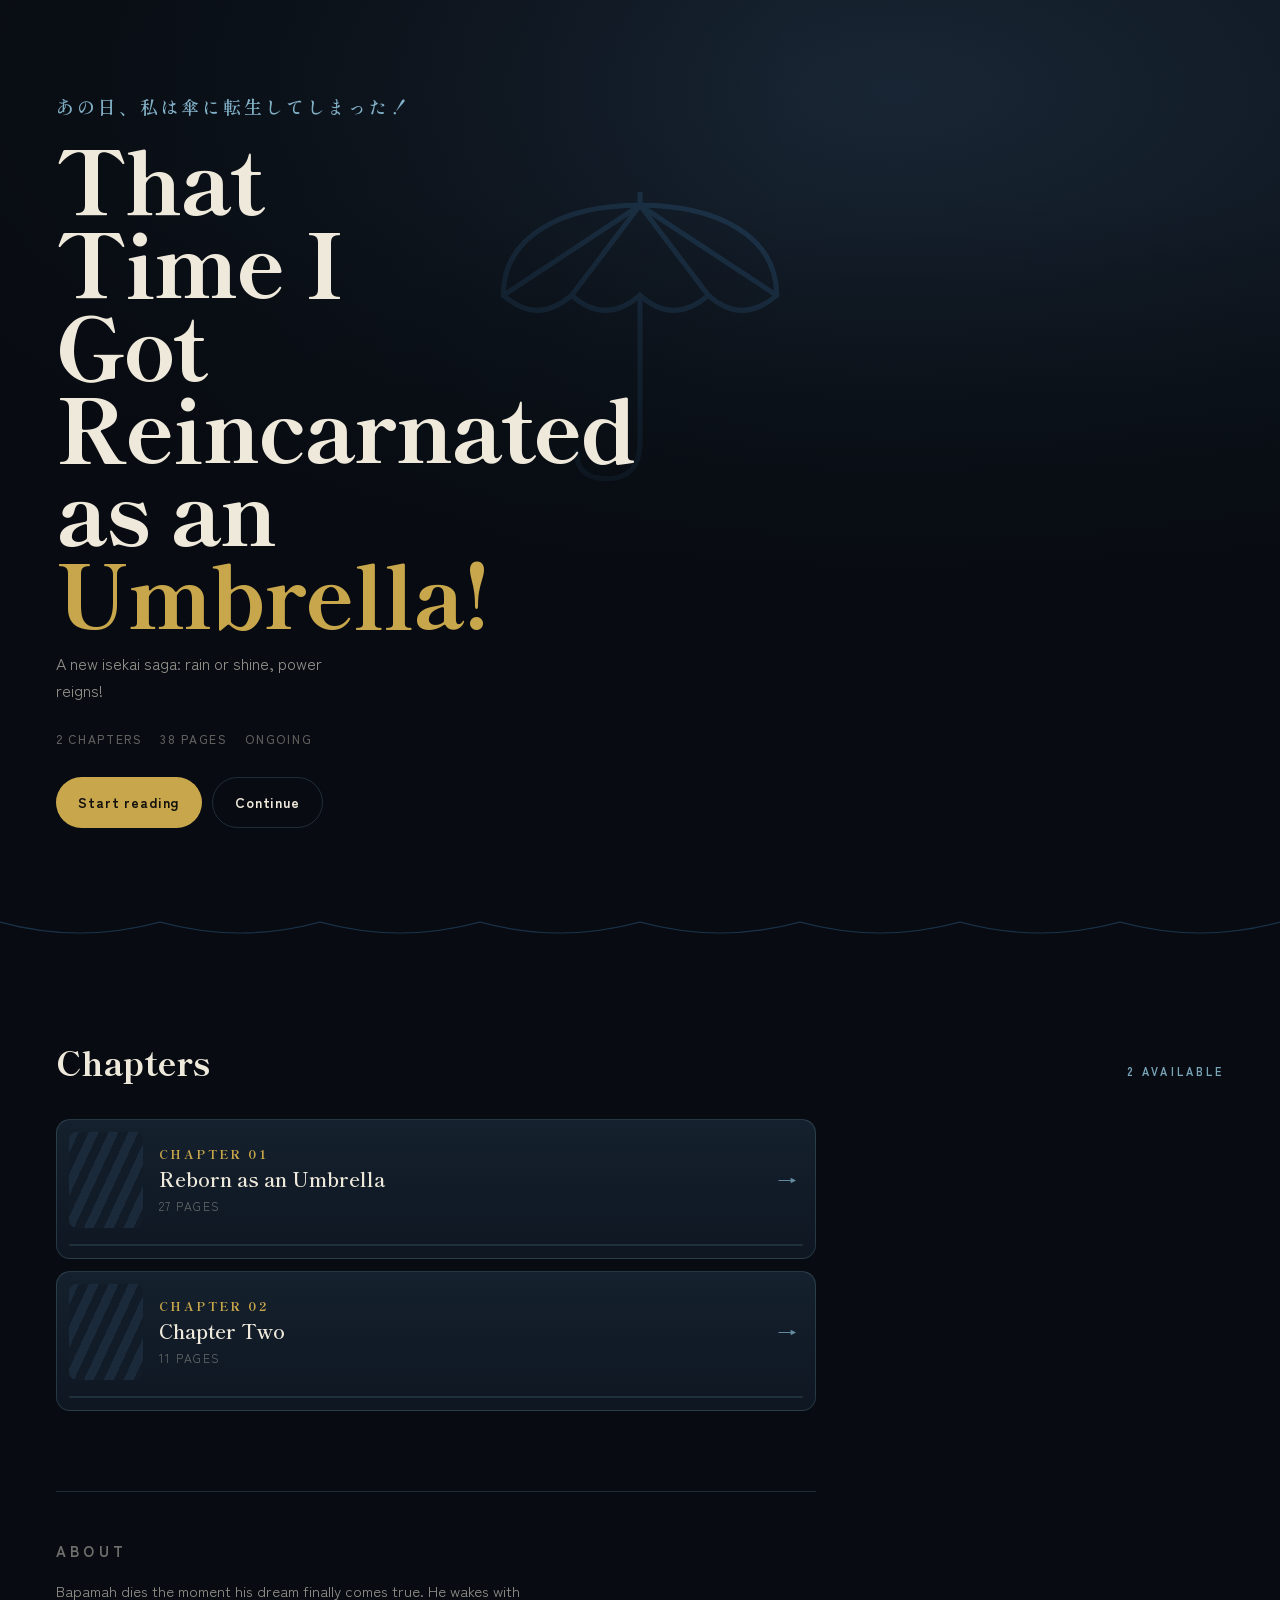
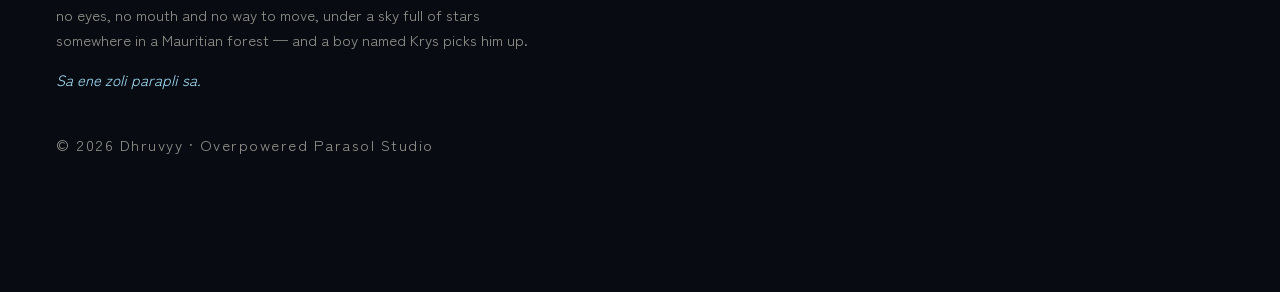
==== commit 65ccddeb: "Hotfix JavaScript syntax error preventing manga site from loading" ====
--- a/index.html
+++ b/index.html
@@ -176,6 +176,7 @@
 .ch__arrow{color:var(--glint);opacity:.6;font-size:20px;padding-right:6px}
 .ch__bar{grid-column:1/-1;height:2px;border-radius:2px;background:rgba(159,216,242,.12);overflow:hidden}
 .ch__bar i{display:block;height:100%;background:var(--gild);width:0;transition:width .5s ease}
+.ch>span:nth-child(2){min-width:0;display:flex;flex-direction:column;align-items:flex-start}.ch__n,.ch__t,.ch__c{display:block}.ch__t{overflow-wrap:anywhere}
 .ch>span:nth-child(2){min-width:0;display:flex;flex-direction:column;align-items:flex-start}
 .ch__n,.ch__t,.ch__c{display:block}
 .ch__t{overflow-wrap:anywhere}
@@ -503,7 +504,7 @@
     resume.setAttribute('role','button');
     resume.setAttribute('tabindex','0');
     resume.onclick=e=>{e.stopPropagation();openChapter(ci,Math.min(savedPosition,n));};
-    resume.onkeydown=e=>{if(e.key==='Enter'||e.key===' '){e.preventDefault();e.stopPropagation();openChapter(ci,Math.min(seen,n));}};
+    resume.onkeydown=e=>{if(e.key==='Enter'||e.key===' '){e.preventDefault();e.stopPropagation();openChapter(ci,Math.min(savedPosition,n));}};
     b.appendChild(resume);
   }
   chList.appendChild(b);
@@ -623,30 +624,22 @@
 }
 
 function observe(){
-  if(io) io.disconnect();
-  // A page is considered read only when its actual position reaches the reader viewport.
-  // Image loading can briefly collapse page heights, so don't mark every visible placeholder read.
-  let frame=0;
+  if(io)io.disconnect();
+  if(reader._progressListener)reader.removeEventListener('scroll',reader._progressListener);
+  let scheduled=false;
   const update=()=>{
-    frame=0;
+    scheduled=false;
     if(current<0)return;
     const n=pageCount(MANGA.chapters[current]);
-    const pageNodes=[...pagesEl.querySelectorAll('.page[data-n]')];
     const center=reader.getBoundingClientRect().top+Math.min(reader.clientHeight*.38,320);
-    let chosen=null;
-    for(const node of pageNodes){
-      const rect=node.getBoundingClientRect();
-      if(rect.top<=center&&rect.bottom>=center){chosen=node;break;}
-    }
-    if(!chosen){
-      chosen=pageNodes.find(node=>node.getBoundingClientRect().bottom>center)||pageNodes[pageNodes.length-1];
-    }
-    if(chosen)setCounter(+chosen.dataset.n,n);
+    const nodes=[...pagesEl.querySelectorAll('.page[data-n]')];
+    const found=nodes.find(node=>{const r=node.getBoundingClientRect();return r.top<=center&&r.bottom>=center})||nodes.find(node=>node.getBoundingClientRect().bottom>center);
+    if(found)setCounter(+found.dataset.n,n);
   };
-  if(reader._progressListener)reader.removeEventListener('scroll',reader._progressListener);
-  reader._progressListener=()=>{if(!frame)frame=requestAnimationFrame(update)};
-  reader.addEventListener('scroll',reader._progressListener,{passive:true});
-  pagesEl.querySelectorAll('.page img').forEach(img=>img.addEventListener('load',()=>{if(!frame)frame=requestAnimationFrame(update)},{once:true}));
+  const schedule=()=>{if(!scheduled){scheduled=true;requestAnimationFrame(update)}};
+  reader._progressListener=schedule;
+  reader.addEventListener('scroll',schedule,{passive:true});
+  pagesEl.querySelectorAll('.page img').forEach(img=>img.addEventListener('load',schedule,{once:true}));
   requestAnimationFrame(update);
 }
 
@@ -657,7 +650,7 @@
     b.querySelector('.ch__bar i').style.width = Math.min(100, seen/n*100) + '%';
     let resume=b.querySelector('.ch__resume');
     const position=+(store.get('position:'+ci)||0);
-    if(position<=1){if(resume)resume.remove();continue;}
+    if(position<=1 && resume){resume.remove();resume=null;}
     if(position>1){
       if(!resume){
         resume=document.createElement('span');
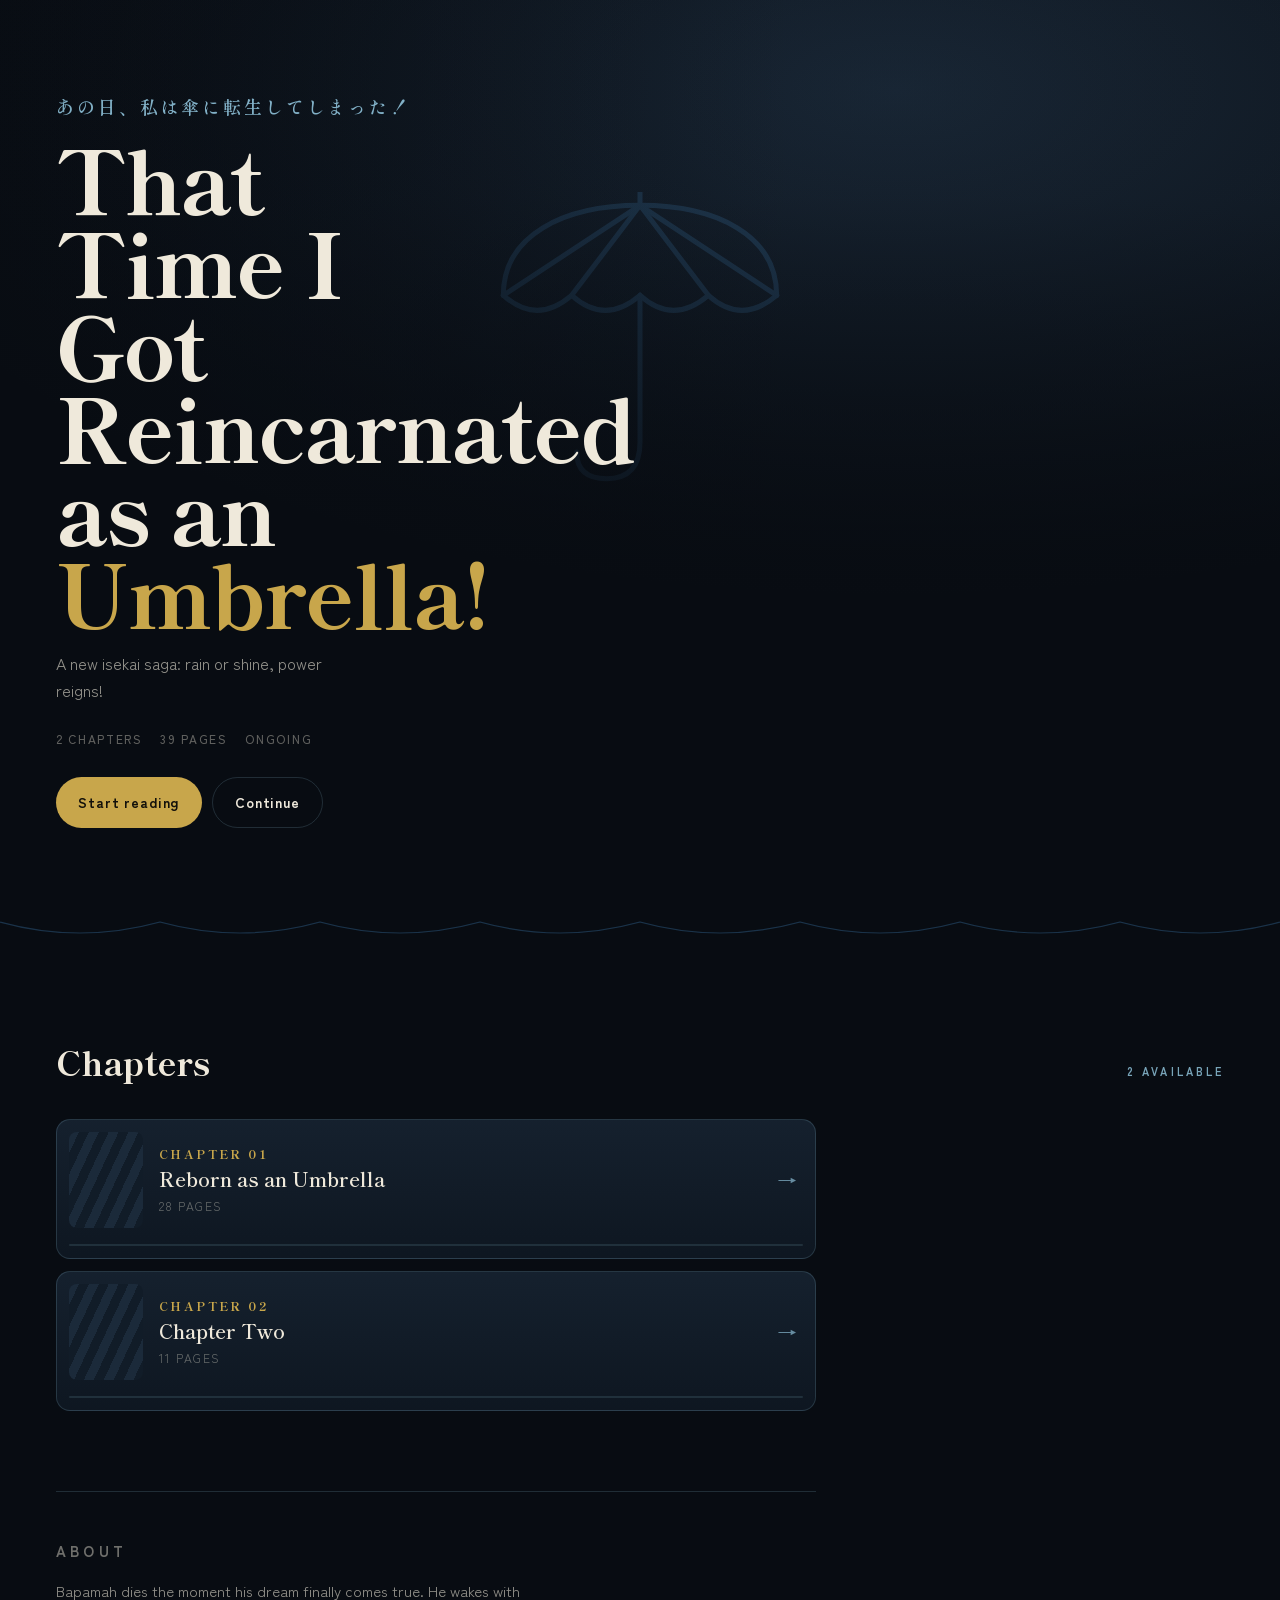
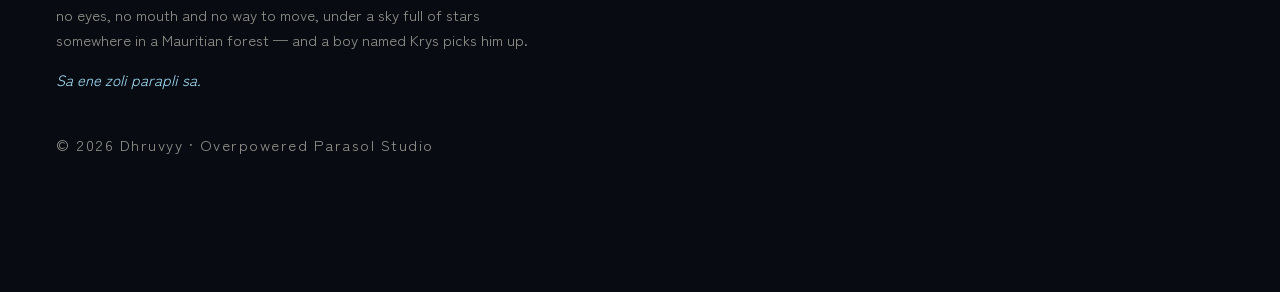
==== commit 000a1dab: "Hotfix JavaScript syntax error preventing manga site from loading" ====
--- a/index.html
+++ b/index.html
@@ -381,11 +381,11 @@
      index.html
      Pages/
        cover.jpg
-       Ch01/  01.jpg  02.jpg ... 27.jpg
+       Ch01/  01.jpg  02.jpg ... 28.jpg
        Ch02/  01.jpg  02.jpg ... 11.jpg
 
-   TO ADD A PAGE   → drop 28.jpg into Pages/Ch01/ and change
-                     count: 27  →  count: 28
+   TO ADD A PAGE   → drop 29.jpg into Pages/Ch01/ and change
+                     count: 28  →  count: 29
    TO ADD A CHAPTER→ make Pages/Ch03/, then copy a chapter block
                      below and change folder / title / count.
 
@@ -410,7 +410,7 @@
     {
       title:  "Reborn as an Umbrella",
       folder: "Pages/Ch01/",
-      count:  27,
+      count:  28,
       ext:    "jpg"
     },
     {
